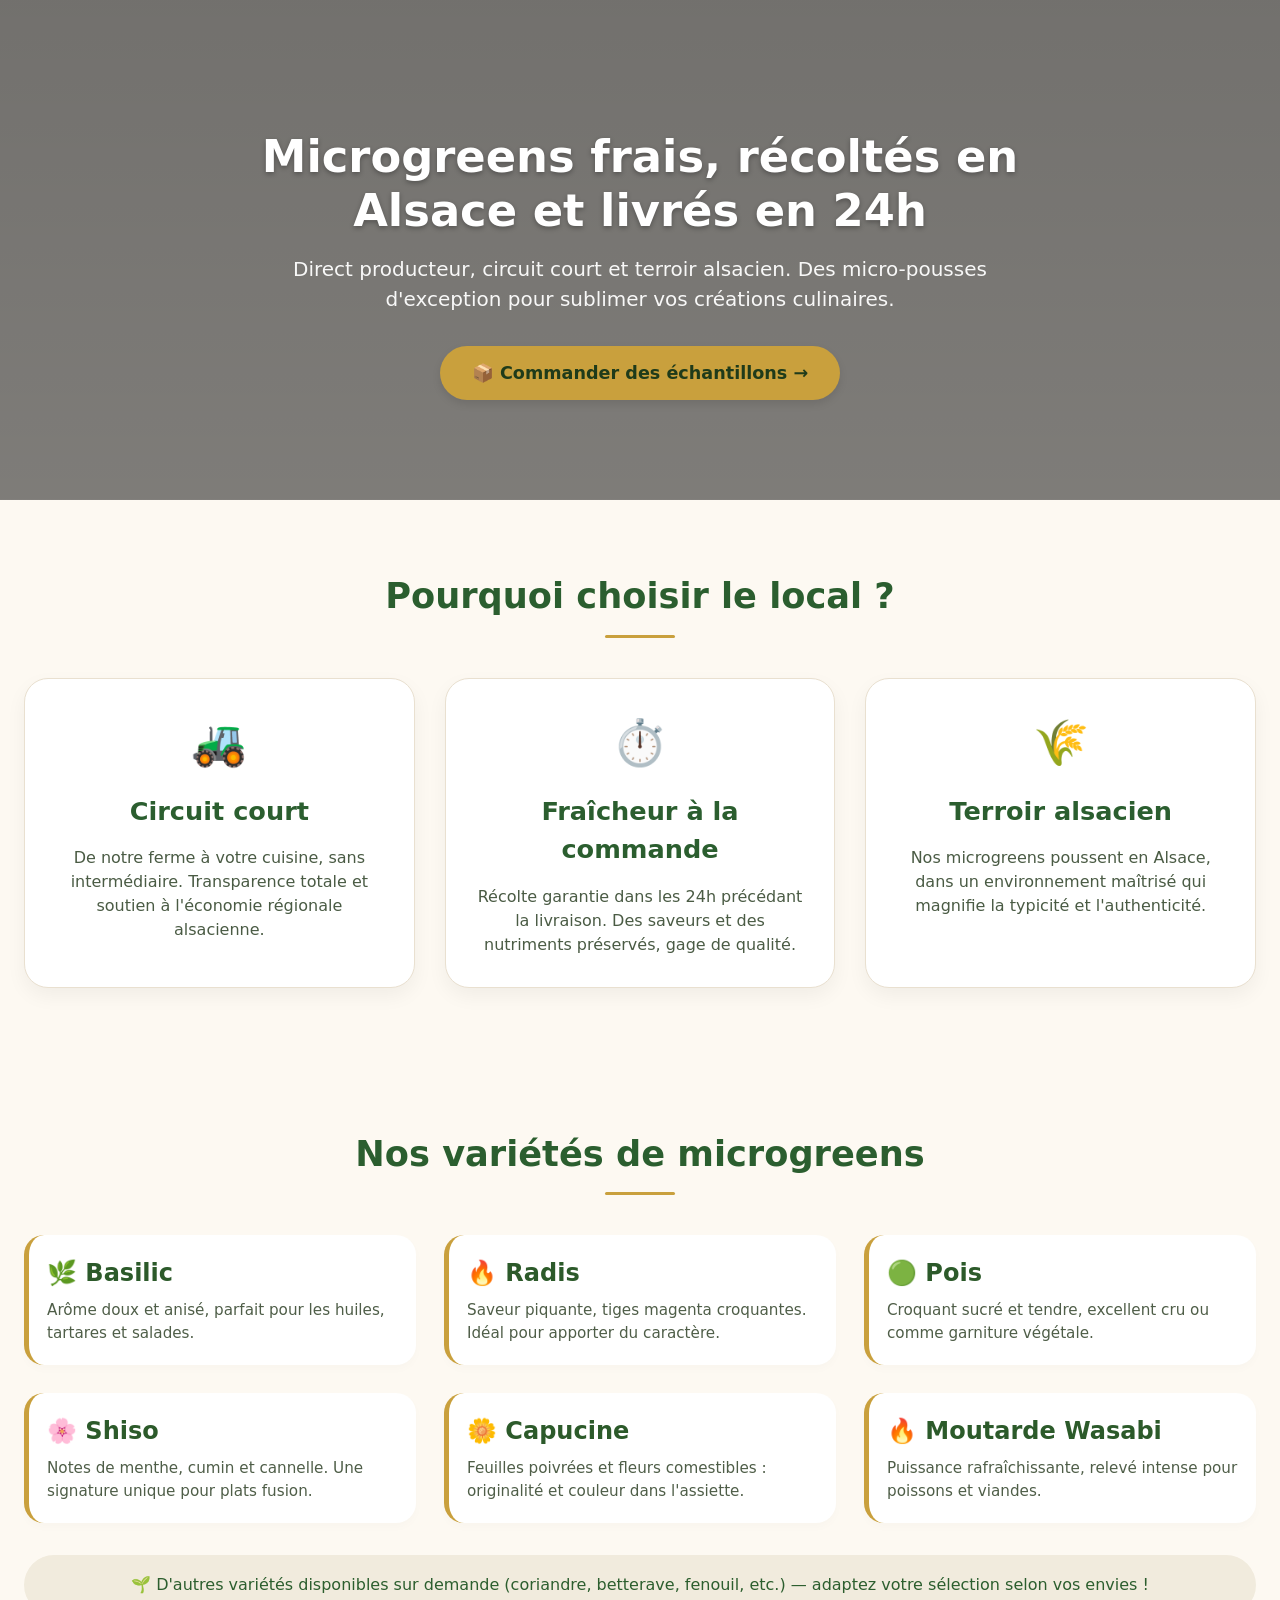
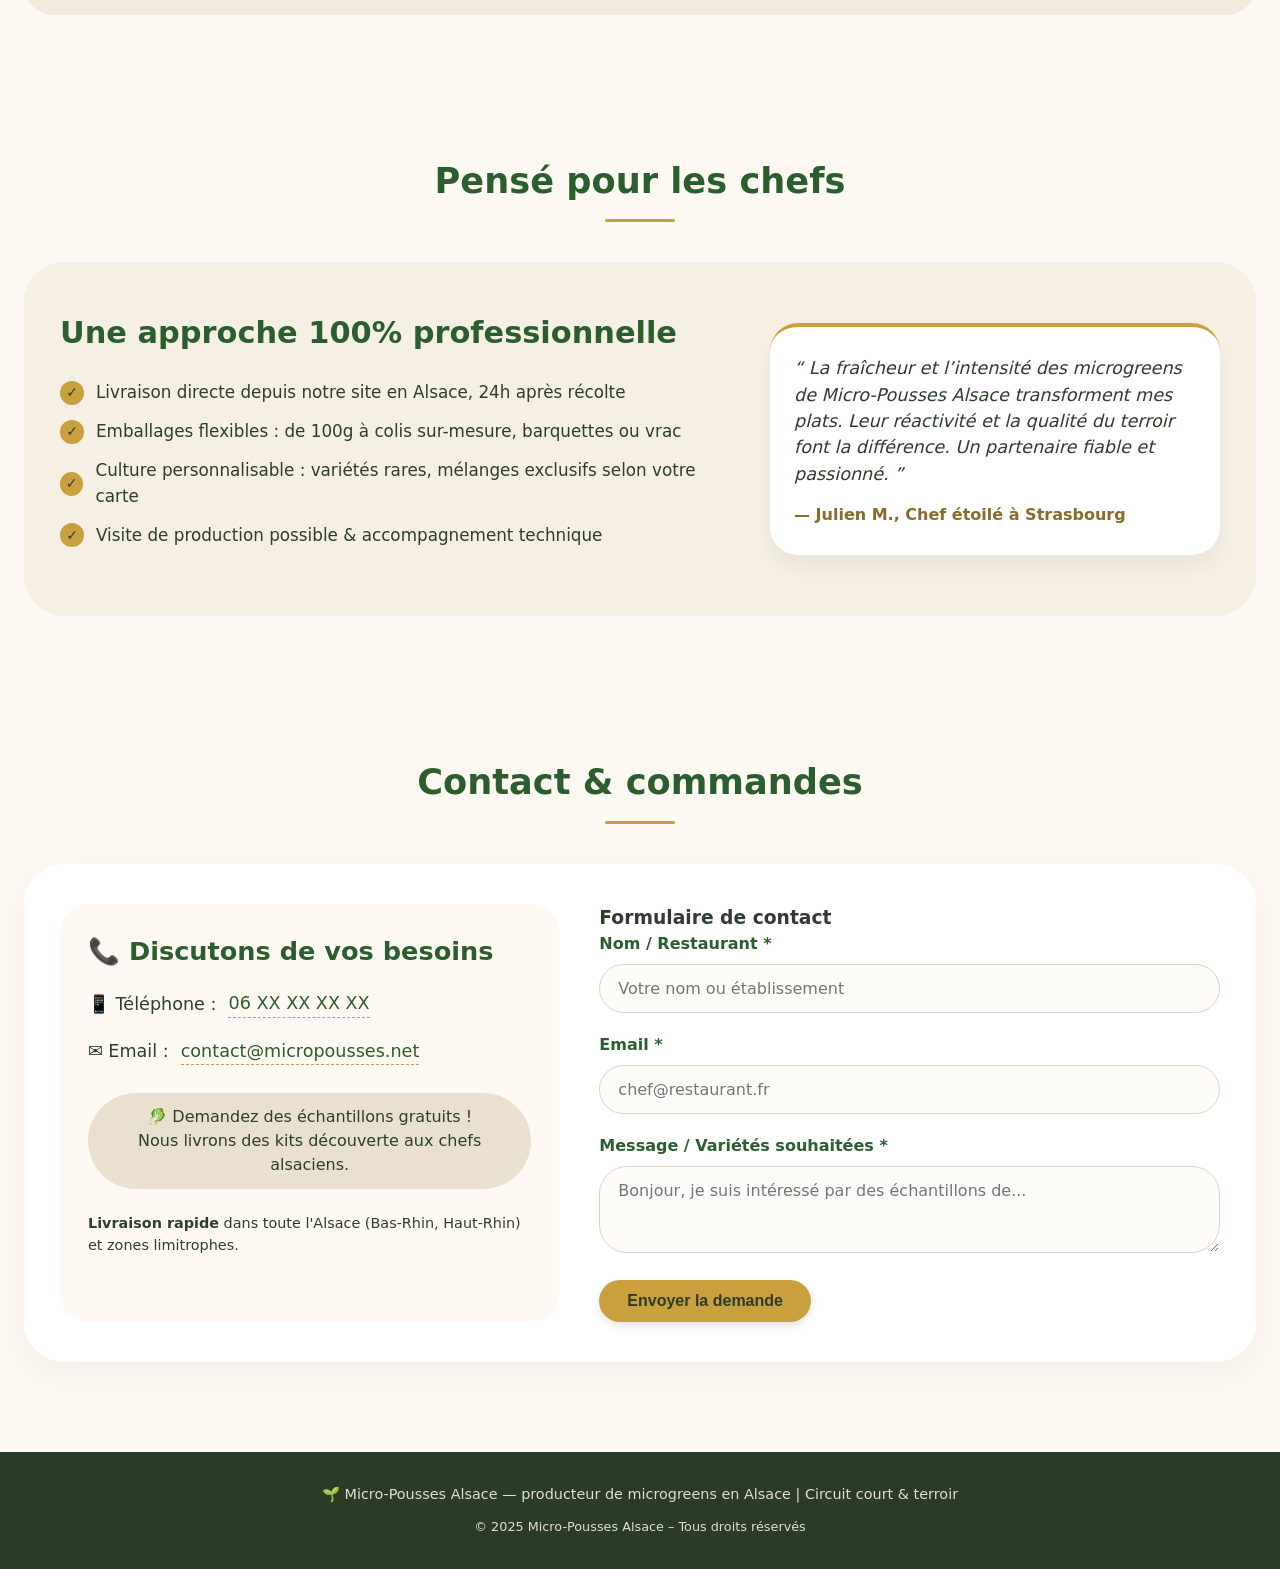
==== index.html @ cef966f0 "Rename pousses.html to index.html" ====
<!DOCTYPE html>
<html lang="fr">
<head>
  <meta charset="UTF-8">
  <meta name="viewport" content="width=device-width, initial-scale=1.0, viewport-fit=cover">
  <meta name="description" content="Micro-Pousses Alsace – microgreens frais, récoltés en Alsace et livrés en 24h aux restaurants. Circuit court, terroir, fraîcheur garantie.">
  <title>Micro-Pousses Alsace | Microgreens frais en Alsace</title>
  <style>
    * {
      margin: 0;
      padding: 0;
      box-sizing: border-box;
    }

    body {
      font-family: system-ui, -apple-system, 'Segoe UI', 'Roboto', 'Helvetica Neue', sans-serif;
      background-color: #FDF9F2;
      color: #2D3E2B;
      line-height: 1.5;
      scroll-behavior: smooth;
    }

    /* container principal */
    .container {
      max-width: 1280px;
      margin: 0 auto;
      padding: 0 24px;
    }

    /* Hero section */
    .hero {
      position: relative;
      background-image: linear-gradient(rgba(0, 0, 0, 0.55), rgba(0, 0, 0, 0.5)), url('https://images.unsplash.com/photo-1582284540020-8acbe03f4924?ixlib=rb-4.0.3&auto=format&fit=crop&w=1950&q=80');
      background-size: cover;
      background-position: center 30%;
      background-repeat: no-repeat;
      padding: 130px 0 100px;
      text-align: center;
      color: white;
    }

    .hero-content {
      max-width: 800px;
      margin: 0 auto;
    }

    .hero h1 {
      font-size: 2.8rem;
      font-weight: 700;
      line-height: 1.2;
      margin-bottom: 1rem;
      text-shadow: 0 2px 5px rgba(0,0,0,0.3);
    }

    .hero p {
      font-size: 1.25rem;
      margin-bottom: 2rem;
      opacity: 0.95;
    }

    .btn {
      display: inline-block;
      background-color: #C9A03D;
      color: #1F3B1A;
      font-weight: 600;
      padding: 14px 32px;
      border-radius: 40px;
      text-decoration: none;
      font-size: 1.1rem;
      transition: all 0.25s ease;
      border: none;
      cursor: pointer;
      box-shadow: 0 4px 8px rgba(0,0,0,0.1);
    }

    .btn:hover {
      background-color: #B8892C;
      transform: translateY(-2px);
      box-shadow: 0 6px 12px rgba(0,0,0,0.15);
      color: #1F3B1A;
    }

    /* sections communes */
    section {
      padding: 70px 0;
    }

    .section-title {
      font-size: 2.2rem;
      text-align: center;
      margin-bottom: 2.5rem;
      color: #2B5E2F;
      position: relative;
      font-weight: 600;
    }

    .section-title:after {
      content: '';
      display: block;
      width: 70px;
      height: 3px;
      background: #C9A03D;
      margin: 12px auto 0;
      border-radius: 3px;
    }

    /* cartes "why local" */
    .cards-grid {
      display: flex;
      flex-wrap: wrap;
      gap: 30px;
      justify-content: center;
      margin-top: 20px;
    }

    .card {
      background: white;
      border-radius: 24px;
      padding: 30px 24px;
      flex: 1 1 280px;
      box-shadow: 0 8px 20px rgba(0, 0, 0, 0.05);
      transition: transform 0.2s, box-shadow 0.2s;
      text-align: center;
      border: 1px solid #E9E0D0;
    }

    .card:hover {
      transform: translateY(-6px);
      box-shadow: 0 16px 28px rgba(0, 0, 0, 0.08);
    }

    .card-icon {
      font-size: 2.8rem;
      margin-bottom: 1rem;
    }

    .card h3 {
      font-size: 1.6rem;
      margin-bottom: 1rem;
      color: #2B5E2F;
    }

    .card p {
      color: #4A5B44;
    }

    /* variétés : grid produits */
    .varieties-grid {
      display: grid;
      grid-template-columns: repeat(auto-fill, minmax(290px, 1fr));
      gap: 28px;
      margin-bottom: 32px;
    }

    .variety-item {
      background: #FFFFFF;
      border-radius: 20px;
      padding: 20px 18px;
      transition: all 0.2s;
      border-left: 5px solid #C9A03D;
      box-shadow: 0 4px 10px rgba(0, 0, 0, 0.02);
    }

    .variety-item h4 {
      font-size: 1.5rem;
      margin-bottom: 0.5rem;
      color: #2C5A2A;
      font-weight: 600;
    }

    .variety-item p {
      color: #4F5E48;
      font-size: 0.95rem;
    }

    .note-varieties {
      background: #F1EBDD;
      padding: 18px;
      border-radius: 40px;
      text-align: center;
      font-weight: 500;
      margin-top: 10px;
      font-size: 1rem;
      color: #2C5E2E;
    }

    /* section For Chefs */
    .chefs-wrapper {
      background: #F6F0E4;
      border-radius: 40px;
      padding: 48px 36px;
      display: flex;
      flex-wrap: wrap;
      gap: 40px;
      justify-content: space-between;
      align-items: center;
    }

    .chefs-features {
      flex: 2;
      min-width: 240px;
    }

    .chefs-features h3 {
      font-size: 1.9rem;
      margin-bottom: 1.5rem;
      color: #2B5E2F;
    }

    .feature-list {
      list-style: none;
      margin: 20px 0;
    }

    .feature-list li {
      margin-bottom: 14px;
      font-size: 1.05rem;
      display: flex;
      align-items: center;
      gap: 12px;
    }

    .feature-list li::before {
      content: "✓";
      background: #C9A03D;
      color: #2D3E2B;
      font-weight: bold;
      width: 24px;
      height: 24px;
      border-radius: 50%;
      display: inline-flex;
      align-items: center;
      justify-content: center;
      font-size: 14px;
    }

    .testimonial {
      flex: 1.2;
      background: white;
      padding: 28px 24px;
      border-radius: 28px;
      font-style: italic;
      box-shadow: 0 12px 20px rgba(0,0,0,0.05);
      border-top: 4px solid #C9A03D;
    }

    .testimonial p {
      font-size: 1.1rem;
      color: #2D3E2B;
      margin-bottom: 16px;
    }

    .testimonial span {
      font-weight: 600;
      font-style: normal;
      display: block;
      color: #8B6B2C;
    }

    /* contact section */
    .contact-grid {
      display: flex;
      flex-wrap: wrap;
      gap: 40px;
      background: white;
      border-radius: 40px;
      padding: 40px 36px;
      box-shadow: 0 12px 28px rgba(0, 0, 0, 0.04);
    }

    .contact-info {
      flex: 1;
      background: #FEFAF3;
      padding: 28px;
      border-radius: 28px;
    }

    .contact-info h3 {
      font-size: 1.6rem;
      color: #2B5E2F;
      margin-bottom: 1.2rem;
    }

    .contact-detail {
      margin: 20px 0;
      font-size: 1.1rem;
      display: flex;
      align-items: center;
      gap: 12px;
    }

    .contact-detail a {
      color: #2B5E2F;
      text-decoration: none;
      font-weight: 500;
      border-bottom: 1px dashed #C9A03D;
    }

    .contact-detail a:hover {
      color: #C9A03D;
    }

    .sample-note {
      margin-top: 28px;
      background: #E9E0CF;
      padding: 12px 18px;
      border-radius: 60px;
      text-align: center;
      font-weight: 500;
    }

    .contact-form {
      flex: 1.4;
    }

    .form-group {
      margin-bottom: 20px;
    }

    .form-group label {
      display: block;
      margin-bottom: 8px;
      font-weight: 600;
      color: #2B5E2F;
    }

    .form-group input, .form-group textarea {
      width: 100%;
      padding: 14px 18px;
      border: 1px solid #DDD2C0;
      border-radius: 28px;
      font-family: inherit;
      font-size: 1rem;
      background: #FEFCF8;
      transition: 0.2s;
    }

    .form-group input:focus, .form-group textarea:focus {
      outline: none;
      border-color: #C9A03D;
      box-shadow: 0 0 0 2px rgba(201, 160, 61, 0.2);
    }

    button[type="submit"] {
      background-color: #2B5E2F;
      color: white;
      border: none;
      padding: 12px 28px;
      font-weight: 600;
      border-radius: 40px;
      cursor: pointer;
      font-size: 1rem;
      transition: 0.2s;
    }

    button[type="submit"]:hover {
      background-color: #1F471F;
      transform: scale(0.98);
    }

    .form-message {
      margin-top: 20px;
      padding: 12px;
      border-radius: 30px;
      background: #E8F0E5;
      color: #2C5E2E;
      text-align: center;
      font-weight: 500;
    }

    footer {
      background-color: #2A3B26;
      color: #E2DFCF;
      padding: 32px 0;
      text-align: center;
      margin-top: 20px;
    }

    footer p {
      margin: 0;
      font-size: 0.9rem;
    }

    @media (max-width: 800px) {
      .hero h1 {
        font-size: 2rem;
      }
      .section-title {
        font-size: 1.8rem;
      }
      .chefs-wrapper {
        flex-direction: column;
        padding: 32px 24px;
      }
      .contact-grid {
        flex-direction: column;
        padding: 28px;
      }
    }

    @media (max-width: 500px) {
      .container {
        padding: 0 18px;
      }
      .hero {
        padding: 90px 0;
      }
      .btn {
        padding: 10px 24px;
      }
    }
  </style>
</head>
<body>

<!-- HERO SECTION -->
<section class="hero">
  <div class="hero-content">
    <h1>Microgreens frais, récoltés en Alsace et livrés en 24h</h1>
    <p>Direct producteur, circuit court et terroir alsacien. Des micro-pousses d'exception pour sublimer vos créations culinaires.</p>
    <a href="#contact" class="btn">📦 Commander des échantillons →</a>
  </div>
</section>

<main>
  <!-- WHY LOCAL SECTION : 3 CARDS -->
  <div class="container">
    <section id="pourquoi-local">
      <h2 class="section-title">Pourquoi choisir le local ?</h2>
      <div class="cards-grid">
        <div class="card">
          <div class="card-icon">🚜</div>
          <h3>Circuit court</h3>
          <p>De notre ferme à votre cuisine, sans intermédiaire. Transparence totale et soutien à l'économie régionale alsacienne.</p>
        </div>
        <div class="card">
          <div class="card-icon">⏱️</div>
          <h3>Fraîcheur à la commande</h3>
          <p>Récolte garantie dans les 24h précédant la livraison. Des saveurs et des nutriments préservés, gage de qualité.</p>
        </div>
        <div class="card">
          <div class="card-icon">🌾</div>
          <h3>Terroir alsacien</h3>
          <p>Nos microgreens poussent en Alsace, dans un environnement maîtrisé qui magnifie la typicité et l'authenticité.</p>
        </div>
      </div>
    </section>

    <!-- VARIETIES SECTION : 6 variétés + note -->
    <section id="varietes">
      <h2 class="section-title">Nos variétés de microgreens</h2>
      <div class="varieties-grid">
        <div class="variety-item"><h4>🌿 Basilic</h4><p>Arôme doux et anisé, parfait pour les huiles, tartares et salades.</p></div>
        <div class="variety-item"><h4>🔥 Radis</h4><p>Saveur piquante, tiges magenta croquantes. Idéal pour apporter du caractère.</p></div>
        <div class="variety-item"><h4>🟢 Pois</h4><p>Croquant sucré et tendre, excellent cru ou comme garniture végétale.</p></div>
        <div class="variety-item"><h4>🌸 Shiso</h4><p>Notes de menthe, cumin et cannelle. Une signature unique pour plats fusion.</p></div>
        <div class="variety-item"><h4>🌼 Capucine</h4><p>Feuilles poivrées et fleurs comestibles : originalité et couleur dans l'assiette.</p></div>
        <div class="variety-item"><h4>🔥 Moutarde Wasabi</h4><p>Puissance rafraîchissante, relevé intense pour poissons et viandes.</p></div>
      </div>
      <div class="note-varieties">
        🌱 D'autres variétés disponibles sur demande (coriandre, betterave, fenouil, etc.) — adaptez votre sélection selon vos envies !
      </div>
    </section>

    <!-- FOR CHEFS SECTION -->
    <section id="for-chefs">
      <h2 class="section-title">Pensé pour les chefs</h2>
      <div class="chefs-wrapper">
        <div class="chefs-features">
          <h3>Une approche 100% professionnelle</h3>
          <ul class="feature-list">
            <li>Livraison directe depuis notre site en Alsace, 24h après récolte</li>
            <li>Emballages flexibles : de 100g à colis sur-mesure, barquettes ou vrac</li>
            <li>Culture personnalisable : variétés rares, mélanges exclusifs selon votre carte</li>
            <li>Visite de production possible & accompagnement technique</li>
          </ul>
        </div>
        <div class="testimonial">
          <p>“ La fraîcheur et l’intensité des microgreens de Micro-Pousses Alsace transforment mes plats. Leur réactivité et la qualité du terroir font la différence. Un partenaire fiable et passionné. ”</p>
          <span>— Julien M., Chef étoilé à Strasbourg</span>
        </div>
      </div>
    </section>

    <!-- CONTACT SECTION + FORM SIMULATION -->
    <section id="contact">
      <h2 class="section-title">Contact & commandes</h2>
      <div class="contact-grid">
        <div class="contact-info">
          <h3>📞 Discutons de vos besoins</h3>
          <div class="contact-detail">
            📱 Téléphone : <a href="tel:+336XXXXXXXX">06 XX XX XX XX</a>
          </div>
          <div class="contact-detail">
            ✉️ Email : <a href="mailto:contact@micropousses.net">contact@micropousses.net</a>
          </div>
          <div class="sample-note">
            🥬 Demandez des échantillons gratuits !<br>
            Nous livrons des kits découverte aux chefs alsaciens.
          </div>
          <p style="margin-top: 24px; font-size: 0.9rem;"><strong>Livraison rapide</strong> dans toute l'Alsace (Bas-Rhin, Haut-Rhin) et zones limitrophes.</p>
        </div>

        <div class="contact-form">
          <h3>Formulaire de contact</h3>
          <form id="simulate-contact-form">
            <div class="form-group">
              <label for="name">Nom / Restaurant *</label>
              <input type="text" id="name" name="name" placeholder="Votre nom ou établissement" required>
            </div>
            <div class="form-group">
              <label for="email">Email *</label>
              <input type="email" id="email" name="email" placeholder="chef@restaurant.fr" required>
            </div>
            <div class="form-group">
              <label for="message">Message / Variétés souhaitées *</label>
              <textarea id="message" name="message" rows="3" placeholder="Bonjour, je suis intéressé par des échantillons de..."></textarea>
            </div>
            <button type="submit" class="btn" style="background:#C9A03D; color:#2A3B26;">Envoyer la demande</button>
            <div id="form-status" class="form-message" style="display: none;"></div>
          </form>
        </div>
      </div>
    </section>
  </div>
</main>

<footer>
  <div class="container">
    <p>🌱 Micro-Pousses Alsace — producteur de microgreens en Alsace | Circuit court & terroir</p>
    <p style="margin-top: 12px; font-size: 0.8rem;">© 2025 Micro-Pousses Alsace – Tous droits réservés</p>
  </div>
</footer>

<!-- SIMPLE JS : FORM SIMULATION + SMOOTH SCROLL (already via CSS, but for safety) -->
<script>
  (function() {
    // formulaire simulation
    const form = document.getElementById('simulate-contact-form');
    const statusDiv = document.getElementById('form-status');
    
    if (form) {
      form.addEventListener('submit', function(e) {
        e.preventDefault();
        
        // récupération champs
        const nameInput = document.getElementById('name');
        const emailInput = document.getElementById('email');
        const messageInput = document.getElementById('message');
        
        let isValid = true;
        if (!nameInput.value.trim()) isValid = false;
        if (!emailInput.value.trim() || !emailInput.value.includes('@')) isValid = false;
        if (!messageInput.value.trim()) isValid = false;
        
        if (!isValid) {
          statusDiv.style.display = 'block';
          statusDiv.style.backgroundColor = '#FCE4D6';
          statusDiv.style.color = '#A52A1A';
          statusDiv.innerHTML = '⚠️ Merci de remplir tous les champs (nom, email valide, message).';
          setTimeout(() => {
            statusDiv.style.display = 'none';
          }, 3000);
          return;
        }
        
        // simulation succès
        statusDiv.style.display = 'block';
        statusDiv.style.backgroundColor = '#E0F2E3';
        statusDiv.style.color = '#1E5A2F';
        statusDiv.innerHTML = '✅ Message envoyé (simulation). Merci ! Nous vous répondrons sous 24h pour organiser une livraison d’échantillons.';
        
        // reset du formulaire
        form.reset();
        
        // disparition auto après 5 sec
        setTimeout(() => {
          statusDiv.style.display = 'none';
        }, 5000);
      });
    }
    
    // option supplémentaire pour que le lien du hero fonctionne proprement (smooth scroll natif déjà)
    // gestion manuelle pour les vieux navigateurs (optionnel)
    const ctaButton = document.querySelector('.hero .btn');
    if (ctaButton) {
      ctaButton.addEventListener('click', function(e) {
        e.preventDefault();
        const target = document.getElementById('contact');
        if (target) {
          target.scrollIntoView({ behavior: 'smooth', block: 'start' });
        }
      });
    }
    
    // Ajout d'un comportement pour tous les ancres internes éventuelles
    document.querySelectorAll('a[href^="#"]').forEach(anchor => {
      anchor.addEventListener('click', function(e) {
        const hash = this.getAttribute('href');
        if (hash === "#" || hash === "") return;
        const targetElem = document.querySelector(hash);
        if (targetElem) {
          e.preventDefault();
          targetElem.scrollIntoView({ behavior: 'smooth', block: 'start' });
        }
      });
    });
  })();
</script>

<!-- ========================================= -->
<!-- ==== INSTRUCTIONS POUR GITHUB PAGES & DOMAINE PERSONNALISÉ ==== -->
<!-- 
  COMMENT METTRE EN LIGNE SUR GITHUB PAGES :
  1. Créez un nouveau repository sur GitHub (public).
  2. Nommez-le par exemple "micropousses-alsace" (ou "nomdutilisateur.github.io" si vous voulez un site principal).
  3. Téléchargez le fichier index.html (ce code complet) dans le dépôt.
  4. Allez dans Settings > Pages (section "Code and automation").
  5. Source : "Deploy from a branch", choisissez "main" (ou "master") et dossier "/ (root)".
  6. Cliquez sur Save. Après quelques minutes, votre site sera publié sur https://votreutilisateur.github.io/nom-du-repo/
  7. Pour un domaine personnalisé (micropousses.net) :
     - Achetez le domaine micropousses.net chez un registrar.
     - Dans GitHub Pages, dans la section "Custom domain", ajoutez "micropousses.net".
     - Configurez les enregistrements DNS chez votre registrar :
        * Un enregistrement A pointant vers les IP de GitHub : 185.199.108.153, 185.199.109.153, 185.199.110.153, 185.199.111.153
        * OU un enregistrement CNAME : www.micropousses.net pointant vers votre nom d'utilisateur.github.io.
     - Patientez quelques minutes pour la propagation.
  8. Pour Netlify : glissez-déposez le dossier contenant index.html sur Netlify Drop, liez votre domaine facilement.
  
  Note : Vous pouvez remplacer l'URL de l'image hero (unsplash) par votre propre photo plus tard.
-->
<!-- ========================================= -->
</body>
</html>
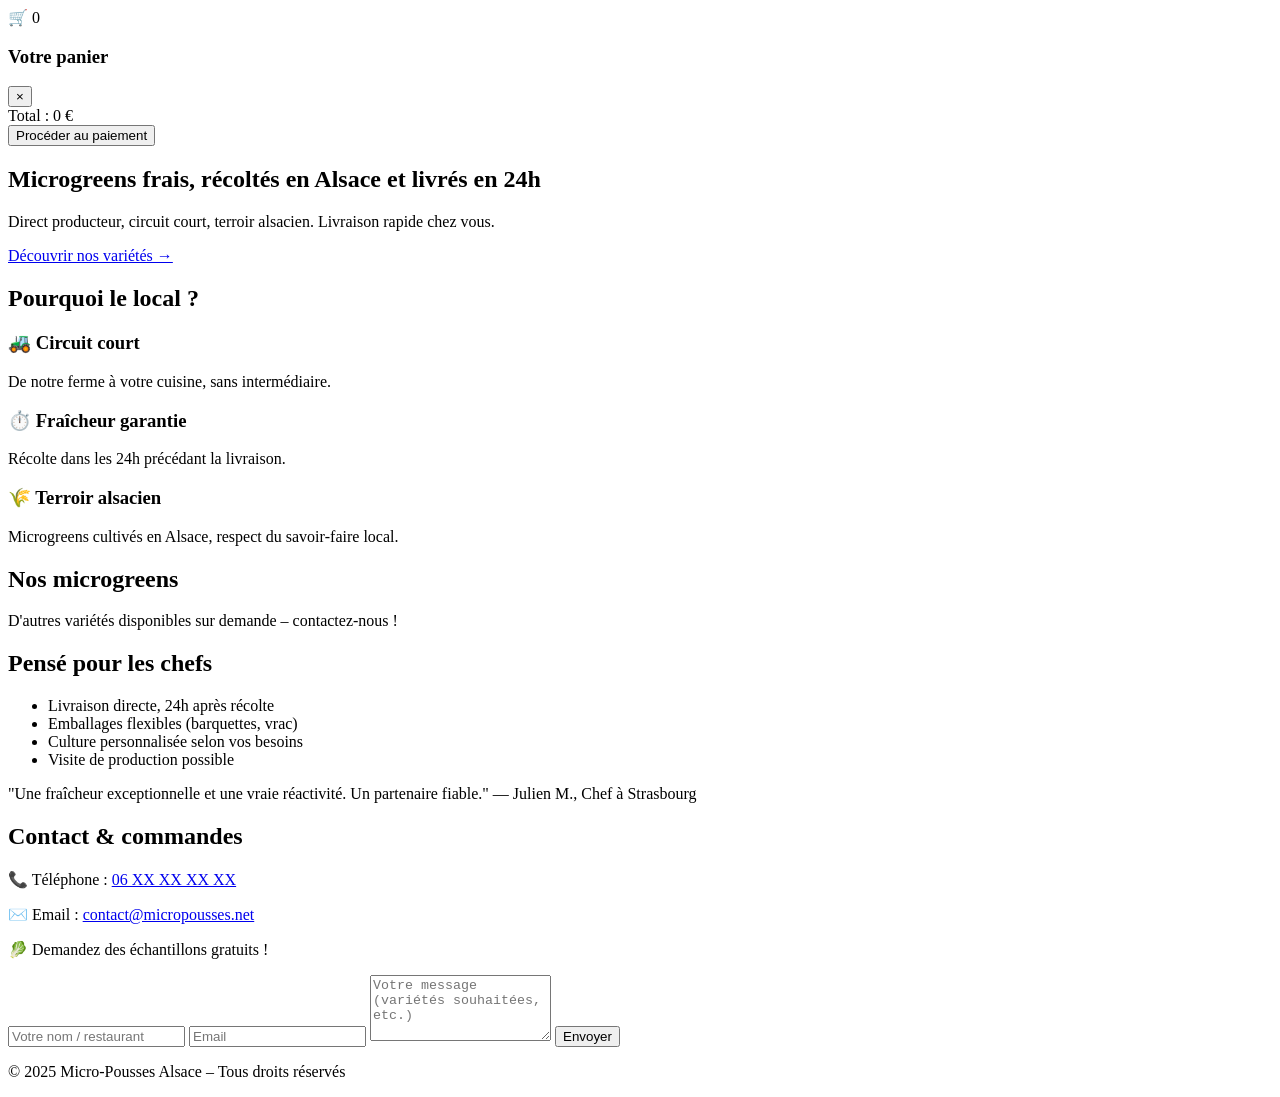
==== commit 3faa85c2: "Update index.html" ====
--- a/index.html
+++ b/index.html
@@ -2,633 +2,113 @@
 <html lang="fr">
 <head>
   <meta charset="UTF-8">
-  <meta name="viewport" content="width=device-width, initial-scale=1.0, viewport-fit=cover">
-  <meta name="description" content="Micro-Pousses Alsace – microgreens frais, récoltés en Alsace et livrés en 24h aux restaurants. Circuit court, terroir, fraîcheur garantie.">
-  <title>Micro-Pousses Alsace | Microgreens frais en Alsace</title>
-  <style>
-    * {
-      margin: 0;
-      padding: 0;
-      box-sizing: border-box;
-    }
-
-    body {
-      font-family: system-ui, -apple-system, 'Segoe UI', 'Roboto', 'Helvetica Neue', sans-serif;
-      background-color: #FDF9F2;
-      color: #2D3E2B;
-      line-height: 1.5;
-      scroll-behavior: smooth;
-    }
-
-    /* container principal */
-    .container {
-      max-width: 1280px;
-      margin: 0 auto;
-      padding: 0 24px;
-    }
-
-    /* Hero section */
-    .hero {
-      position: relative;
-      background-image: linear-gradient(rgba(0, 0, 0, 0.55), rgba(0, 0, 0, 0.5)), url('https://images.unsplash.com/photo-1582284540020-8acbe03f4924?ixlib=rb-4.0.3&auto=format&fit=crop&w=1950&q=80');
-      background-size: cover;
-      background-position: center 30%;
-      background-repeat: no-repeat;
-      padding: 130px 0 100px;
-      text-align: center;
-      color: white;
-    }
-
-    .hero-content {
-      max-width: 800px;
-      margin: 0 auto;
-    }
-
-    .hero h1 {
-      font-size: 2.8rem;
-      font-weight: 700;
-      line-height: 1.2;
-      margin-bottom: 1rem;
-      text-shadow: 0 2px 5px rgba(0,0,0,0.3);
-    }
-
-    .hero p {
-      font-size: 1.25rem;
-      margin-bottom: 2rem;
-      opacity: 0.95;
-    }
-
-    .btn {
-      display: inline-block;
-      background-color: #C9A03D;
-      color: #1F3B1A;
-      font-weight: 600;
-      padding: 14px 32px;
-      border-radius: 40px;
-      text-decoration: none;
-      font-size: 1.1rem;
-      transition: all 0.25s ease;
-      border: none;
-      cursor: pointer;
-      box-shadow: 0 4px 8px rgba(0,0,0,0.1);
-    }
-
-    .btn:hover {
-      background-color: #B8892C;
-      transform: translateY(-2px);
-      box-shadow: 0 6px 12px rgba(0,0,0,0.15);
-      color: #1F3B1A;
-    }
-
-    /* sections communes */
-    section {
-      padding: 70px 0;
-    }
-
-    .section-title {
-      font-size: 2.2rem;
-      text-align: center;
-      margin-bottom: 2.5rem;
-      color: #2B5E2F;
-      position: relative;
-      font-weight: 600;
-    }
-
-    .section-title:after {
-      content: '';
-      display: block;
-      width: 70px;
-      height: 3px;
-      background: #C9A03D;
-      margin: 12px auto 0;
-      border-radius: 3px;
-    }
-
-    /* cartes "why local" */
-    .cards-grid {
-      display: flex;
-      flex-wrap: wrap;
-      gap: 30px;
-      justify-content: center;
-      margin-top: 20px;
-    }
-
-    .card {
-      background: white;
-      border-radius: 24px;
-      padding: 30px 24px;
-      flex: 1 1 280px;
-      box-shadow: 0 8px 20px rgba(0, 0, 0, 0.05);
-      transition: transform 0.2s, box-shadow 0.2s;
-      text-align: center;
-      border: 1px solid #E9E0D0;
-    }
-
-    .card:hover {
-      transform: translateY(-6px);
-      box-shadow: 0 16px 28px rgba(0, 0, 0, 0.08);
-    }
-
-    .card-icon {
-      font-size: 2.8rem;
-      margin-bottom: 1rem;
-    }
-
-    .card h3 {
-      font-size: 1.6rem;
-      margin-bottom: 1rem;
-      color: #2B5E2F;
-    }
-
-    .card p {
-      color: #4A5B44;
-    }
-
-    /* variétés : grid produits */
-    .varieties-grid {
-      display: grid;
-      grid-template-columns: repeat(auto-fill, minmax(290px, 1fr));
-      gap: 28px;
-      margin-bottom: 32px;
-    }
-
-    .variety-item {
-      background: #FFFFFF;
-      border-radius: 20px;
-      padding: 20px 18px;
-      transition: all 0.2s;
-      border-left: 5px solid #C9A03D;
-      box-shadow: 0 4px 10px rgba(0, 0, 0, 0.02);
-    }
-
-    .variety-item h4 {
-      font-size: 1.5rem;
-      margin-bottom: 0.5rem;
-      color: #2C5A2A;
-      font-weight: 600;
-    }
-
-    .variety-item p {
-      color: #4F5E48;
-      font-size: 0.95rem;
-    }
-
-    .note-varieties {
-      background: #F1EBDD;
-      padding: 18px;
-      border-radius: 40px;
-      text-align: center;
-      font-weight: 500;
-      margin-top: 10px;
-      font-size: 1rem;
-      color: #2C5E2E;
-    }
-
-    /* section For Chefs */
-    .chefs-wrapper {
-      background: #F6F0E4;
-      border-radius: 40px;
-      padding: 48px 36px;
-      display: flex;
-      flex-wrap: wrap;
-      gap: 40px;
-      justify-content: space-between;
-      align-items: center;
-    }
-
-    .chefs-features {
-      flex: 2;
-      min-width: 240px;
-    }
-
-    .chefs-features h3 {
-      font-size: 1.9rem;
-      margin-bottom: 1.5rem;
-      color: #2B5E2F;
-    }
-
-    .feature-list {
-      list-style: none;
-      margin: 20px 0;
-    }
-
-    .feature-list li {
-      margin-bottom: 14px;
-      font-size: 1.05rem;
-      display: flex;
-      align-items: center;
-      gap: 12px;
-    }
-
-    .feature-list li::before {
-      content: "✓";
-      background: #C9A03D;
-      color: #2D3E2B;
-      font-weight: bold;
-      width: 24px;
-      height: 24px;
-      border-radius: 50%;
-      display: inline-flex;
-      align-items: center;
-      justify-content: center;
-      font-size: 14px;
-    }
-
-    .testimonial {
-      flex: 1.2;
-      background: white;
-      padding: 28px 24px;
-      border-radius: 28px;
-      font-style: italic;
-      box-shadow: 0 12px 20px rgba(0,0,0,0.05);
-      border-top: 4px solid #C9A03D;
-    }
-
-    .testimonial p {
-      font-size: 1.1rem;
-      color: #2D3E2B;
-      margin-bottom: 16px;
-    }
-
-    .testimonial span {
-      font-weight: 600;
-      font-style: normal;
-      display: block;
-      color: #8B6B2C;
-    }
-
-    /* contact section */
-    .contact-grid {
-      display: flex;
-      flex-wrap: wrap;
-      gap: 40px;
-      background: white;
-      border-radius: 40px;
-      padding: 40px 36px;
-      box-shadow: 0 12px 28px rgba(0, 0, 0, 0.04);
-    }
-
-    .contact-info {
-      flex: 1;
-      background: #FEFAF3;
-      padding: 28px;
-      border-radius: 28px;
-    }
-
-    .contact-info h3 {
-      font-size: 1.6rem;
-      color: #2B5E2F;
-      margin-bottom: 1.2rem;
-    }
-
-    .contact-detail {
-      margin: 20px 0;
-      font-size: 1.1rem;
-      display: flex;
-      align-items: center;
-      gap: 12px;
-    }
-
-    .contact-detail a {
-      color: #2B5E2F;
-      text-decoration: none;
-      font-weight: 500;
-      border-bottom: 1px dashed #C9A03D;
-    }
-
-    .contact-detail a:hover {
-      color: #C9A03D;
-    }
-
-    .sample-note {
-      margin-top: 28px;
-      background: #E9E0CF;
-      padding: 12px 18px;
-      border-radius: 60px;
-      text-align: center;
-      font-weight: 500;
-    }
-
-    .contact-form {
-      flex: 1.4;
-    }
-
-    .form-group {
-      margin-bottom: 20px;
-    }
-
-    .form-group label {
-      display: block;
-      margin-bottom: 8px;
-      font-weight: 600;
-      color: #2B5E2F;
-    }
-
-    .form-group input, .form-group textarea {
-      width: 100%;
-      padding: 14px 18px;
-      border: 1px solid #DDD2C0;
-      border-radius: 28px;
-      font-family: inherit;
-      font-size: 1rem;
-      background: #FEFCF8;
-      transition: 0.2s;
-    }
-
-    .form-group input:focus, .form-group textarea:focus {
-      outline: none;
-      border-color: #C9A03D;
-      box-shadow: 0 0 0 2px rgba(201, 160, 61, 0.2);
-    }
-
-    button[type="submit"] {
-      background-color: #2B5E2F;
-      color: white;
-      border: none;
-      padding: 12px 28px;
-      font-weight: 600;
-      border-radius: 40px;
-      cursor: pointer;
-      font-size: 1rem;
-      transition: 0.2s;
-    }
-
-    button[type="submit"]:hover {
-      background-color: #1F471F;
-      transform: scale(0.98);
-    }
-
-    .form-message {
-      margin-top: 20px;
-      padding: 12px;
-      border-radius: 30px;
-      background: #E8F0E5;
-      color: #2C5E2E;
-      text-align: center;
-      font-weight: 500;
-    }
-
-    footer {
-      background-color: #2A3B26;
-      color: #E2DFCF;
-      padding: 32px 0;
-      text-align: center;
-      margin-top: 20px;
-    }
-
-    footer p {
-      margin: 0;
-      font-size: 0.9rem;
-    }
-
-    @media (max-width: 800px) {
-      .hero h1 {
-        font-size: 2rem;
-      }
-      .section-title {
-        font-size: 1.8rem;
-      }
-      .chefs-wrapper {
-        flex-direction: column;
-        padding: 32px 24px;
-      }
-      .contact-grid {
-        flex-direction: column;
-        padding: 28px;
-      }
-    }
-
-    @media (max-width: 500px) {
-      .container {
-        padding: 0 18px;
-      }
-      .hero {
-        padding: 90px 0;
-      }
-      .btn {
-        padding: 10px 24px;
-      }
-    }
-  </style>
+  <meta name="viewport" content="width=device-width, initial-scale=1.0">
+  <title>Micro-Pousses Alsace | Microgreens frais</title>
+  <link rel="stylesheet" href="style.css">
 </head>
 <body>
 
-<!-- HERO SECTION -->
+<!-- Shopping cart icon (top right) -->
+<div class="cart-icon" id="cartIcon">
+  🛒 <span id="cartCount">0</span>
+</div>
+
+<!-- Cart sidebar (hidden initially) -->
+<div id="cartSidebar" class="cart-sidebar">
+  <div class="cart-header">
+    <h3>Votre panier</h3>
+    <button id="closeCart">&times;</button>
+  </div>
+  <div id="cartItems"></div>
+  <div class="cart-total">Total : <span id="cartTotal">0</span> €</div>
+  <button id="checkoutBtn" class="btn">Procéder au paiement</button>
+</div>
+
+<!-- Hero section -->
 <section class="hero">
-  <div class="hero-content">
+  <div class="container">
     <h1>Microgreens frais, récoltés en Alsace et livrés en 24h</h1>
-    <p>Direct producteur, circuit court et terroir alsacien. Des micro-pousses d'exception pour sublimer vos créations culinaires.</p>
-    <a href="#contact" class="btn">📦 Commander des échantillons →</a>
+    <p>Direct producteur, circuit court, terroir alsacien. Livraison rapide chez vous.</p>
+    <a href="#products" class="btn">Découvrir nos variétés →</a>
   </div>
 </section>
 
-<main>
-  <!-- WHY LOCAL SECTION : 3 CARDS -->
+<!-- Why local section (white background) -->
+<section id="why-local" class="white-bg">
   <div class="container">
-    <section id="pourquoi-local">
-      <h2 class="section-title">Pourquoi choisir le local ?</h2>
-      <div class="cards-grid">
-        <div class="card">
-          <div class="card-icon">🚜</div>
-          <h3>Circuit court</h3>
-          <p>De notre ferme à votre cuisine, sans intermédiaire. Transparence totale et soutien à l'économie régionale alsacienne.</p>
-        </div>
-        <div class="card">
-          <div class="card-icon">⏱️</div>
-          <h3>Fraîcheur à la commande</h3>
-          <p>Récolte garantie dans les 24h précédant la livraison. Des saveurs et des nutriments préservés, gage de qualité.</p>
-        </div>
-        <div class="card">
-          <div class="card-icon">🌾</div>
-          <h3>Terroir alsacien</h3>
-          <p>Nos microgreens poussent en Alsace, dans un environnement maîtrisé qui magnifie la typicité et l'authenticité.</p>
-        </div>
+    <h2>Pourquoi le local ?</h2>
+    <div class="cards">
+      <div class="card">
+        <h3>🚜 Circuit court</h3>
+        <p>De notre ferme à votre cuisine, sans intermédiaire.</p>
       </div>
-    </section>
+      <div class="card">
+        <h3>⏱️ Fraîcheur garantie</h3>
+        <p>Récolte dans les 24h précédant la livraison.</p>
+      </div>
+      <div class="card">
+        <h3>🌾 Terroir alsacien</h3>
+        <p>Microgreens cultivés en Alsace, respect du savoir‑faire local.</p>
+      </div>
+    </div>
+  </div>
+</section>
 
-    <!-- VARIETIES SECTION : 6 variétés + note -->
-    <section id="varietes">
-      <h2 class="section-title">Nos variétés de microgreens</h2>
-      <div class="varieties-grid">
-        <div class="variety-item"><h4>🌿 Basilic</h4><p>Arôme doux et anisé, parfait pour les huiles, tartares et salades.</p></div>
-        <div class="variety-item"><h4>🔥 Radis</h4><p>Saveur piquante, tiges magenta croquantes. Idéal pour apporter du caractère.</p></div>
-        <div class="variety-item"><h4>🟢 Pois</h4><p>Croquant sucré et tendre, excellent cru ou comme garniture végétale.</p></div>
-        <div class="variety-item"><h4>🌸 Shiso</h4><p>Notes de menthe, cumin et cannelle. Une signature unique pour plats fusion.</p></div>
-        <div class="variety-item"><h4>🌼 Capucine</h4><p>Feuilles poivrées et fleurs comestibles : originalité et couleur dans l'assiette.</p></div>
-        <div class="variety-item"><h4>🔥 Moutarde Wasabi</h4><p>Puissance rafraîchissante, relevé intense pour poissons et viandes.</p></div>
+<!-- Products grid (dynamic from products.json) -->
+<section id="products" class="white-bg">
+  <div class="container">
+    <h2>Nos microgreens</h2>
+    <div class="products-grid" id="productsGrid"></div>
+    <p class="note">D'autres variétés disponibles sur demande – contactez‑nous !</p>
+  </div>
+</section>
+
+<!-- For Chefs section -->
+<section id="for-chefs" class="white-bg">
+  <div class="container">
+    <h2>Pensé pour les chefs</h2>
+    <div class="chefs-content">
+      <ul>
+        <li>Livraison directe, 24h après récolte</li>
+        <li>Emballages flexibles (barquettes, vrac)</li>
+        <li>Culture personnalisée selon vos besoins</li>
+        <li>Visite de production possible</li>
+      </ul>
+      <div class="testimonial">
+        "Une fraîcheur exceptionnelle et une vraie réactivité. Un partenaire fiable."
+        <span>— Julien M., Chef à Strasbourg</span>
       </div>
-      <div class="note-varieties">
-        🌱 D'autres variétés disponibles sur demande (coriandre, betterave, fenouil, etc.) — adaptez votre sélection selon vos envies !
+    </div>
+  </div>
+</section>
+
+<!-- Contact section with real form (Formspree) -->
+<section id="contact" class="white-bg">
+  <div class="container">
+    <h2>Contact & commandes</h2>
+    <div class="contact-wrapper">
+      <div class="contact-info">
+        <p>📞 Téléphone : <a href="tel:+336XXXXXXXX">06 XX XX XX XX</a></p>
+        <p>✉️ Email : <a href="mailto:contact@micropousses.net">contact@micropousses.net</a></p>
+        <p class="sample">🥬 Demandez des échantillons gratuits !</p>
       </div>
-    </section>
-
-    <!-- FOR CHEFS SECTION -->
-    <section id="for-chefs">
-      <h2 class="section-title">Pensé pour les chefs</h2>
-      <div class="chefs-wrapper">
-        <div class="chefs-features">
-          <h3>Une approche 100% professionnelle</h3>
-          <ul class="feature-list">
-            <li>Livraison directe depuis notre site en Alsace, 24h après récolte</li>
-            <li>Emballages flexibles : de 100g à colis sur-mesure, barquettes ou vrac</li>
-            <li>Culture personnalisable : variétés rares, mélanges exclusifs selon votre carte</li>
-            <li>Visite de production possible & accompagnement technique</li>
-          </ul>
-        </div>
-        <div class="testimonial">
-          <p>“ La fraîcheur et l’intensité des microgreens de Micro-Pousses Alsace transforment mes plats. Leur réactivité et la qualité du terroir font la différence. Un partenaire fiable et passionné. ”</p>
-          <span>— Julien M., Chef étoilé à Strasbourg</span>
-        </div>
-      </div>
-    </section>
-
-    <!-- CONTACT SECTION + FORM SIMULATION -->
-    <section id="contact">
-      <h2 class="section-title">Contact & commandes</h2>
-      <div class="contact-grid">
-        <div class="contact-info">
-          <h3>📞 Discutons de vos besoins</h3>
-          <div class="contact-detail">
-            📱 Téléphone : <a href="tel:+336XXXXXXXX">06 XX XX XX XX</a>
-          </div>
-          <div class="contact-detail">
-            ✉️ Email : <a href="mailto:contact@micropousses.net">contact@micropousses.net</a>
-          </div>
-          <div class="sample-note">
-            🥬 Demandez des échantillons gratuits !<br>
-            Nous livrons des kits découverte aux chefs alsaciens.
-          </div>
-          <p style="margin-top: 24px; font-size: 0.9rem;"><strong>Livraison rapide</strong> dans toute l'Alsace (Bas-Rhin, Haut-Rhin) et zones limitrophes.</p>
-        </div>
-
-        <div class="contact-form">
-          <h3>Formulaire de contact</h3>
-          <form id="simulate-contact-form">
-            <div class="form-group">
-              <label for="name">Nom / Restaurant *</label>
-              <input type="text" id="name" name="name" placeholder="Votre nom ou établissement" required>
-            </div>
-            <div class="form-group">
-              <label for="email">Email *</label>
-              <input type="email" id="email" name="email" placeholder="chef@restaurant.fr" required>
-            </div>
-            <div class="form-group">
-              <label for="message">Message / Variétés souhaitées *</label>
-              <textarea id="message" name="message" rows="3" placeholder="Bonjour, je suis intéressé par des échantillons de..."></textarea>
-            </div>
-            <button type="submit" class="btn" style="background:#C9A03D; color:#2A3B26;">Envoyer la demande</button>
-            <div id="form-status" class="form-message" style="display: none;"></div>
-          </form>
-        </div>
-      </div>
-    </section>
+      <form action="https://formspree.io/f/YOUR_FORM_ID" method="POST" id="contactForm">
+        <input type="text" name="name" placeholder="Votre nom / restaurant" required>
+        <input type="email" name="email" placeholder="Email" required>
+        <textarea name="message" rows="4" placeholder="Votre message (variétés souhaitées, etc.)" required></textarea>
+        <button type="submit" class="btn">Envoyer</button>
+        <div id="formFeedback"></div>
+      </form>
+    </div>
   </div>
-</main>
+</section>
 
 <footer>
   <div class="container">
-    <p>🌱 Micro-Pousses Alsace — producteur de microgreens en Alsace | Circuit court & terroir</p>
-    <p style="margin-top: 12px; font-size: 0.8rem;">© 2025 Micro-Pousses Alsace – Tous droits réservés</p>
+    <p>© 2025 Micro-Pousses Alsace – Tous droits réservés</p>
   </div>
 </footer>
 
-<!-- SIMPLE JS : FORM SIMULATION + SMOOTH SCROLL (already via CSS, but for safety) -->
-<script>
-  (function() {
-    // formulaire simulation
-    const form = document.getElementById('simulate-contact-form');
-    const statusDiv = document.getElementById('form-status');
-    
-    if (form) {
-      form.addEventListener('submit', function(e) {
-        e.preventDefault();
-        
-        // récupération champs
-        const nameInput = document.getElementById('name');
-        const emailInput = document.getElementById('email');
-        const messageInput = document.getElementById('message');
-        
-        let isValid = true;
-        if (!nameInput.value.trim()) isValid = false;
-        if (!emailInput.value.trim() || !emailInput.value.includes('@')) isValid = false;
-        if (!messageInput.value.trim()) isValid = false;
-        
-        if (!isValid) {
-          statusDiv.style.display = 'block';
-          statusDiv.style.backgroundColor = '#FCE4D6';
-          statusDiv.style.color = '#A52A1A';
-          statusDiv.innerHTML = '⚠️ Merci de remplir tous les champs (nom, email valide, message).';
-          setTimeout(() => {
-            statusDiv.style.display = 'none';
-          }, 3000);
-          return;
-        }
-        
-        // simulation succès
-        statusDiv.style.display = 'block';
-        statusDiv.style.backgroundColor = '#E0F2E3';
-        statusDiv.style.color = '#1E5A2F';
-        statusDiv.innerHTML = '✅ Message envoyé (simulation). Merci ! Nous vous répondrons sous 24h pour organiser une livraison d’échantillons.';
-        
-        // reset du formulaire
-        form.reset();
-        
-        // disparition auto après 5 sec
-        setTimeout(() => {
-          statusDiv.style.display = 'none';
-        }, 5000);
-      });
-    }
-    
-    // option supplémentaire pour que le lien du hero fonctionne proprement (smooth scroll natif déjà)
-    // gestion manuelle pour les vieux navigateurs (optionnel)
-    const ctaButton = document.querySelector('.hero .btn');
-    if (ctaButton) {
-      ctaButton.addEventListener('click', function(e) {
-        e.preventDefault();
-        const target = document.getElementById('contact');
-        if (target) {
-          target.scrollIntoView({ behavior: 'smooth', block: 'start' });
-        }
-      });
-    }
-    
-    // Ajout d'un comportement pour tous les ancres internes éventuelles
-    document.querySelectorAll('a[href^="#"]').forEach(anchor => {
-      anchor.addEventListener('click', function(e) {
-        const hash = this.getAttribute('href');
-        if (hash === "#" || hash === "") return;
-        const targetElem = document.querySelector(hash);
-        if (targetElem) {
-          e.preventDefault();
-          targetElem.scrollIntoView({ behavior: 'smooth', block: 'start' });
-        }
-      });
-    });
-  })();
-</script>
-
-<!-- ========================================= -->
-<!-- ==== INSTRUCTIONS POUR GITHUB PAGES & DOMAINE PERSONNALISÉ ==== -->
-<!-- 
-  COMMENT METTRE EN LIGNE SUR GITHUB PAGES :
-  1. Créez un nouveau repository sur GitHub (public).
-  2. Nommez-le par exemple "micropousses-alsace" (ou "nomdutilisateur.github.io" si vous voulez un site principal).
-  3. Téléchargez le fichier index.html (ce code complet) dans le dépôt.
-  4. Allez dans Settings > Pages (section "Code and automation").
-  5. Source : "Deploy from a branch", choisissez "main" (ou "master") et dossier "/ (root)".
-  6. Cliquez sur Save. Après quelques minutes, votre site sera publié sur https://votreutilisateur.github.io/nom-du-repo/
-  7. Pour un domaine personnalisé (micropousses.net) :
-     - Achetez le domaine micropousses.net chez un registrar.
-     - Dans GitHub Pages, dans la section "Custom domain", ajoutez "micropousses.net".
-     - Configurez les enregistrements DNS chez votre registrar :
-        * Un enregistrement A pointant vers les IP de GitHub : 185.199.108.153, 185.199.109.153, 185.199.110.153, 185.199.111.153
-        * OU un enregistrement CNAME : www.micropousses.net pointant vers votre nom d'utilisateur.github.io.
-     - Patientez quelques minutes pour la propagation.
-  8. Pour Netlify : glissez-déposez le dossier contenant index.html sur Netlify Drop, liez votre domaine facilement.
-  
-  Note : Vous pouvez remplacer l'URL de l'image hero (unsplash) par votre propre photo plus tard.
--->
-<!-- ========================================= -->
+<script src="script.js"></script>
 </body>
 </html>
